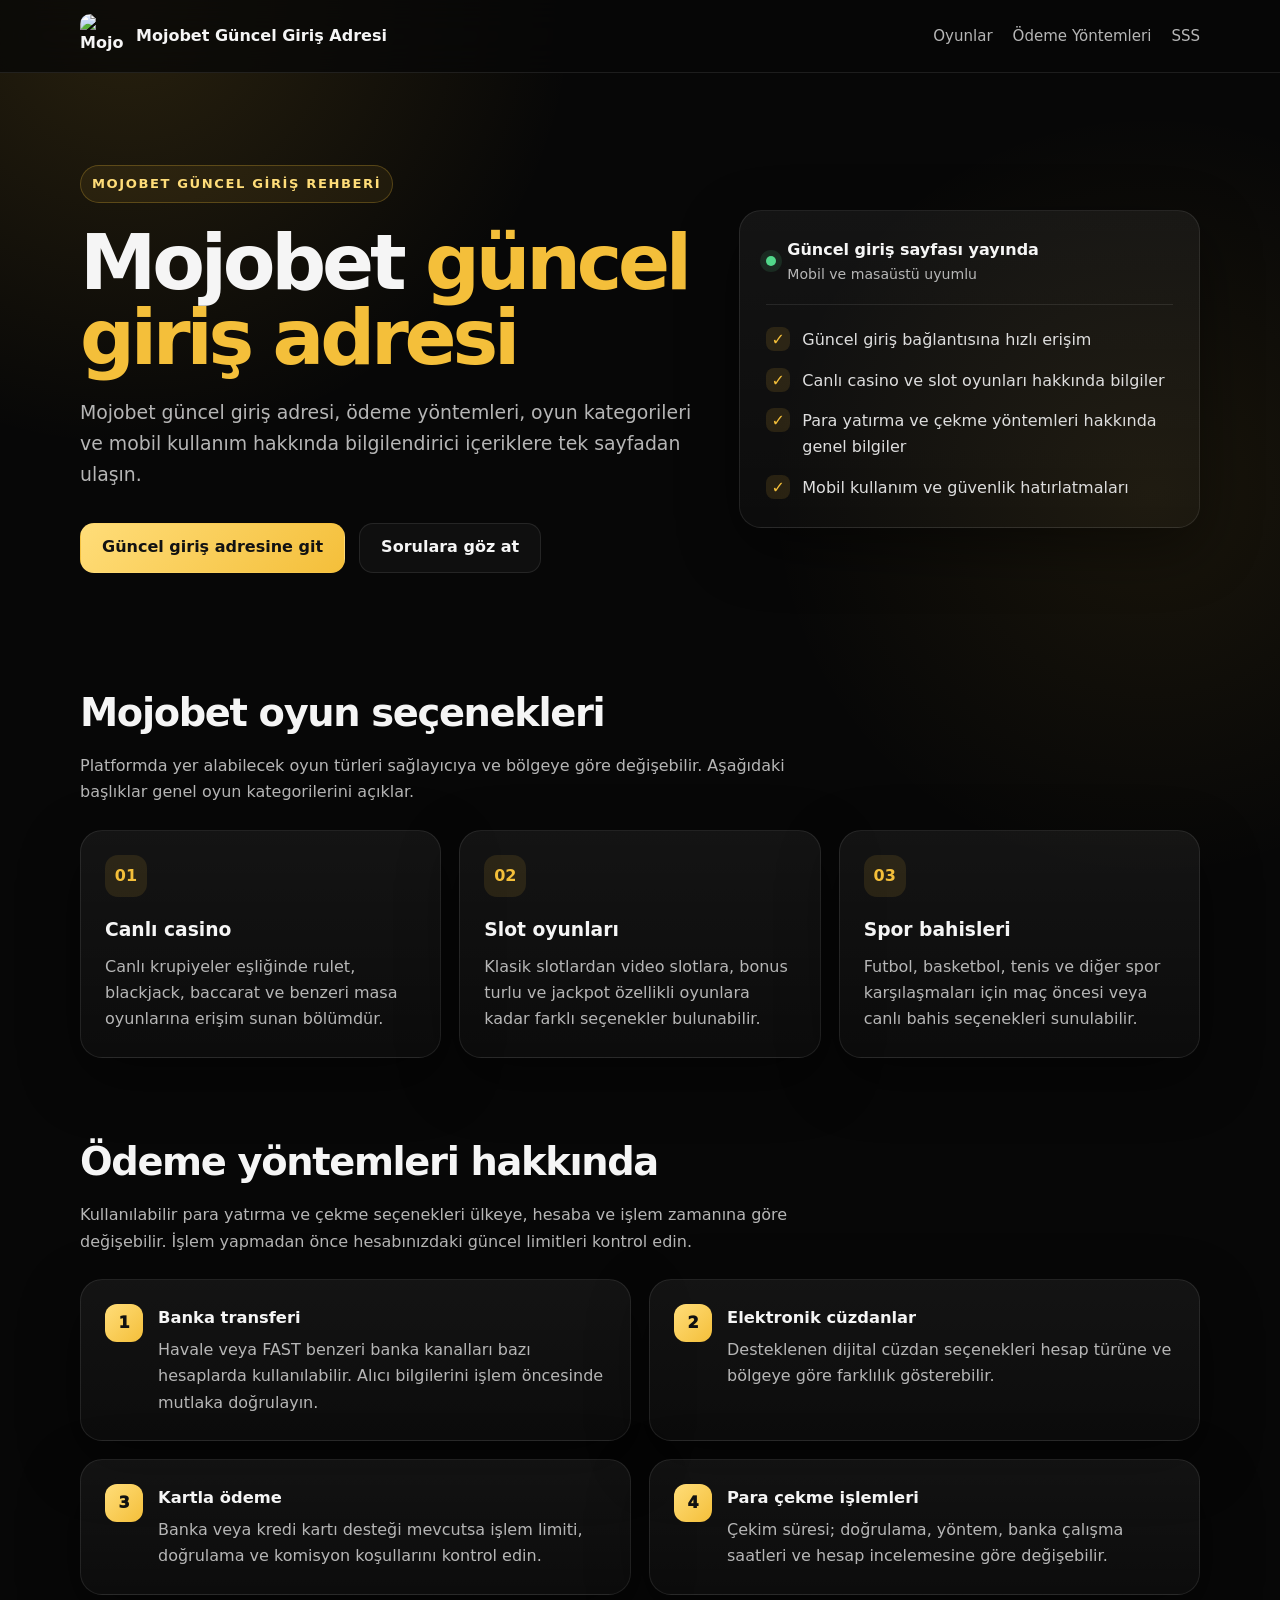
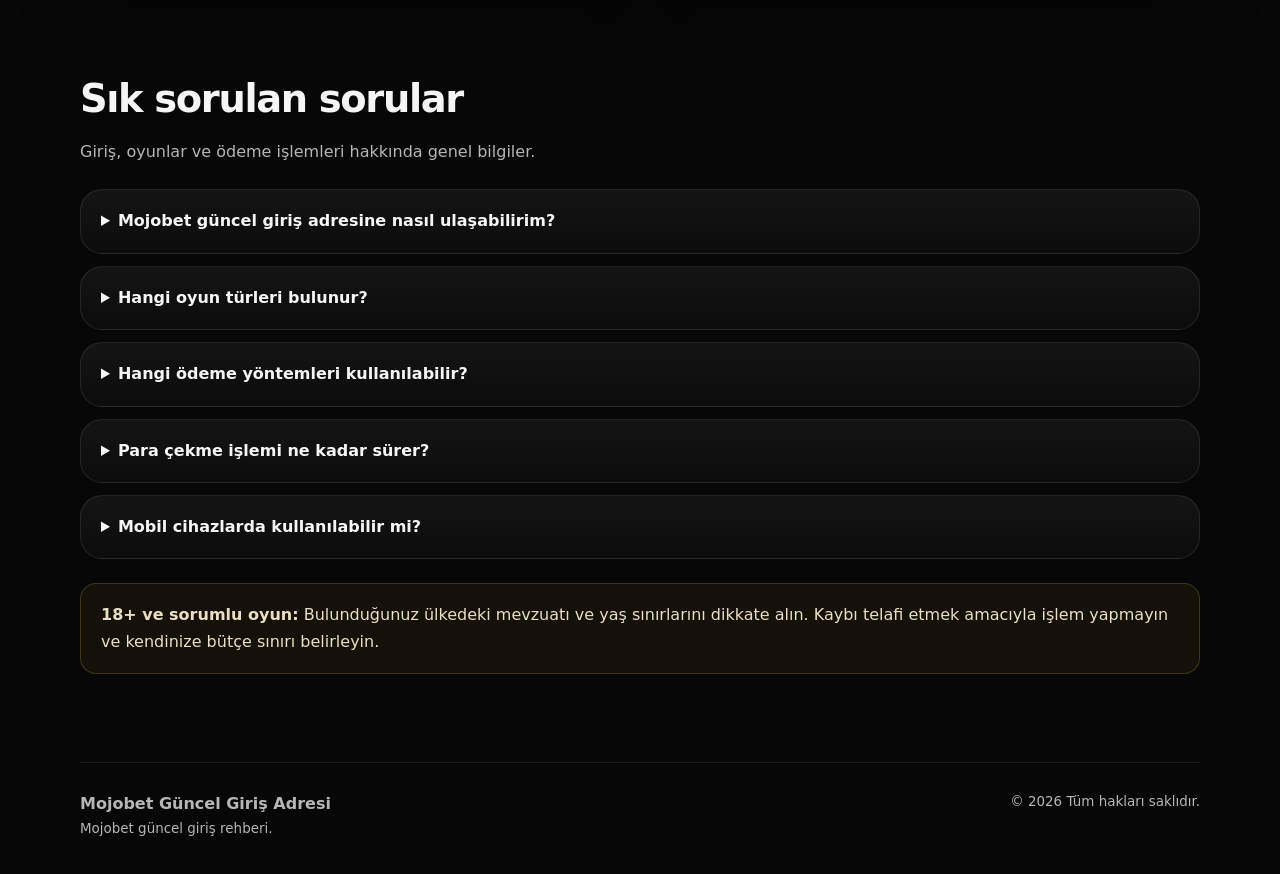
==== index.html @ 1c459b07 "Add files via upload" ====
<!doctype html>
<html lang="tr">
<head>
  <meta charset="utf-8">
  <meta name="viewport" content="width=device-width,initial-scale=1">
  <meta name="theme-color" content="#0a0a0a">
  <title>Mojobet Güncel Giriş Adresi | Ödeme Yöntemleri ve Oyunlar</title>
  <meta name="description" content="Mojobet güncel giriş adresi, ödeme yöntemleri, canlı casino, slot oyunları, spor bahisleri ve mobil kullanım hakkında bilgilendirme sayfası.">
  <meta name="robots" content="index,follow,max-image-preview:large,max-snippet:-1,max-video-preview:-1">
  <link rel="canonical" href="https://mojobet2026.github.io/mojobetguncel2026/">
  <meta property="og:type" content="website">
  <meta property="og:locale" content="tr_TR">
  <meta property="og:title" content="Mojobet Güncel Giriş Adresi">
  <meta property="og:description" content="Mojobet güncel giriş, ödeme yöntemleri, oyun kategorileri ve mobil kullanım bilgileri.">
  <meta property="og:url" content="https://mojobet2026.github.io/mojobetguncel2026/">
  <meta property="og:image" content="https://marsiptv.xyz/mojobet-logo.png">
  <style>
    :root{--bg:#070707;--panel:#111;--text:#f5f5f5;--muted:#b6b6b6;--gold:#f4bf3a;--gold2:#ffdd79;--line:rgba(255,255,255,.09);--shadow:0 20px 60px rgba(0,0,0,.45);--radius:22px}
    *{box-sizing:border-box}html{scroll-behavior:smooth}body{margin:0;color:var(--text);background:radial-gradient(circle at 10% 0%,rgba(244,191,58,.14),transparent 28rem),radial-gradient(circle at 90% 20%,rgba(244,191,58,.08),transparent 24rem),var(--bg);font-family:Inter,ui-sans-serif,system-ui,-apple-system,BlinkMacSystemFont,"Segoe UI",sans-serif;line-height:1.65}
    a{color:inherit}.wrap{width:min(1120px,calc(100% - 32px));margin:auto}.nav{position:sticky;top:0;z-index:20;backdrop-filter:blur(18px);background:rgba(7,7,7,.76);border-bottom:1px solid var(--line)}.nav-inner{min-height:72px;display:flex;align-items:center;justify-content:space-between;gap:24px}.brand{display:flex;align-items:center;gap:12px;text-decoration:none;font-weight:850}.mark{width:38px;height:38px;border-radius:12px;display:grid;place-items:center;color:#111;font-weight:950;background:linear-gradient(145deg,var(--gold2),var(--gold));box-shadow:0 10px 32px rgba(244,191,58,.24)}.menu{display:flex;gap:20px}.menu a{text-decoration:none;color:var(--muted);font-size:.94rem}.menu a:hover{color:var(--text)}
    .hero{padding:92px 0 72px}.hero-grid{display:grid;grid-template-columns:1.15fr .85fr;gap:36px;align-items:center}.eyebrow{display:inline-flex;padding:7px 11px;border:1px solid rgba(244,191,58,.25);border-radius:999px;background:rgba(244,191,58,.07);color:var(--gold2);font-size:.82rem;font-weight:800;text-transform:uppercase;letter-spacing:.12em}h1{font-size:clamp(2.4rem,6vw,5.6rem);line-height:.98;margin:22px 0;letter-spacing:-.055em}h1 span{color:var(--gold)}.lead{font-size:clamp(1rem,2vw,1.18rem);color:var(--muted);max-width:720px}.actions{display:flex;flex-wrap:wrap;gap:14px;margin-top:32px}.btn{display:inline-flex;align-items:center;justify-content:center;min-height:50px;padding:0 21px;border-radius:14px;text-decoration:none;font-weight:850;border:1px solid var(--line);transition:.2s}.btn-primary{color:#121212;background:linear-gradient(135deg,var(--gold2),var(--gold));border-color:transparent}.btn-primary:hover{transform:translateY(-2px);box-shadow:0 14px 36px rgba(244,191,58,.2)}.btn-secondary{background:rgba(255,255,255,.035)}.btn-secondary:hover{background:rgba(255,255,255,.07)}
    .hero-card,.card,.faq details{border:1px solid var(--line);background:linear-gradient(180deg,rgba(255,255,255,.055),rgba(255,255,255,.025));border-radius:var(--radius);box-shadow:var(--shadow)}.hero-card{padding:26px}.status{display:flex;align-items:center;gap:11px;padding-bottom:18px;border-bottom:1px solid var(--line)}.dot{width:10px;height:10px;border-radius:50%;background:#51d88a;box-shadow:0 0 0 6px rgba(81,216,138,.12)}.mini{color:var(--muted);font-size:.88rem}.check-list{display:grid;gap:14px;margin:22px 0 0;padding:0;list-style:none}.check-list li{display:flex;gap:12px;color:#dedede}.check{flex:0 0 24px;height:24px;border-radius:8px;display:grid;place-items:center;background:rgba(244,191,58,.12);color:var(--gold);font-weight:900}
    section{padding:36px 0}.section-head{max-width:760px;margin-bottom:24px}.section-head h2{font-size:clamp(1.75rem,3vw,2.7rem);margin:0 0 9px;letter-spacing:-.035em}.section-head p{margin:0;color:var(--muted)}.grid-3{display:grid;grid-template-columns:repeat(3,1fr);gap:18px}.card{padding:24px}.icon{width:42px;height:42px;border-radius:13px;display:grid;place-items:center;background:rgba(244,191,58,.11);color:var(--gold);font-weight:900;margin-bottom:18px}.card h3{margin:0 0 8px}.card p{margin:0;color:var(--muted)}.guide{display:grid;grid-template-columns:repeat(2,1fr);gap:18px}.step{display:flex;gap:15px}.step-no{width:38px;height:38px;flex:0 0 38px;border-radius:12px;display:grid;place-items:center;color:#111;background:linear-gradient(135deg,var(--gold2),var(--gold));font-weight:950}.step h3{margin:1px 0 5px;font-size:1.02rem}.step p{margin:0;color:var(--muted)}.faq{display:grid;gap:12px}.faq details{padding:18px 20px;box-shadow:none}.faq summary{cursor:pointer;font-weight:820}.faq p{color:var(--muted);margin:12px 0 2px}.notice{margin-top:24px;padding:18px 20px;border:1px solid rgba(244,191,58,.2);border-radius:16px;background:rgba(244,191,58,.06);color:#e9dfc2}footer{padding:52px 0 34px;color:var(--muted)}.footer-inner{display:flex;justify-content:space-between;gap:24px;border-top:1px solid var(--line);padding-top:28px}.tiny{font-size:.84rem}@media(max-width:860px){.hero-grid,.grid-3,.guide{grid-template-columns:1fr}.menu{display:none}.hero{padding-top:62px}}
  </style>
</head>
<body>
<header class="nav"><div class="wrap nav-inner"><a class="brand" href="https://bit.ly/yM5k1x" target="_blank" rel="noopener noreferrer"><img src="https://marsiptv.xyz/mojobet-logo.png" alt="Mojobet logo" style="width:44px;height:44px;object-fit:contain;border-radius:10px" loading="eager"><span>Mojobet Güncel Giriş Adresi</span></a><nav class="menu"><a href="#oyunlar">Oyunlar</a><a href="#odeme">Ödeme Yöntemleri</a><a href="#sss">SSS</a></nav></div></header>
<main>
<section class="hero"><div class="wrap hero-grid"><div><span class="eyebrow">Mojobet güncel giriş rehberi</span><h1>Mojobet <span>güncel giriş adresi</span></h1><p class="lead">Mojobet güncel giriş adresi, ödeme yöntemleri, oyun kategorileri ve mobil kullanım hakkında bilgilendirici içeriklere tek sayfadan ulaşın.</p><div class="actions"><a class="btn btn-primary" href="https://bit.ly/yM5k1x" target="_blank" rel="noopener noreferrer">Güncel giriş adresine git</a><a class="btn btn-secondary" href="#sss">Sorulara göz at</a></div></div><aside class="hero-card"><div class="status"><span class="dot"></span><div><strong>Güncel giriş sayfası yayında</strong><div class="mini">Mobil ve masaüstü uyumlu</div></div></div><ul class="check-list"><li><span class="check">✓</span><span>Güncel giriş bağlantısına hızlı erişim</span></li><li><span class="check">✓</span><span>Canlı casino ve slot oyunları hakkında bilgiler</span></li><li><span class="check">✓</span><span>Para yatırma ve çekme yöntemleri hakkında genel bilgiler</span></li><li><span class="check">✓</span><span>Mobil kullanım ve güvenlik hatırlatmaları</span></li></ul></aside></div></section>

<section id="oyunlar"><div class="wrap"><div class="section-head"><h2>Mojobet oyun seçenekleri</h2><p>Platformda yer alabilecek oyun türleri sağlayıcıya ve bölgeye göre değişebilir. Aşağıdaki başlıklar genel oyun kategorilerini açıklar.</p></div><div class="grid-3">
<article class="card"><div class="icon">01</div><h3>Canlı casino</h3><p>Canlı krupiyeler eşliğinde rulet, blackjack, baccarat ve benzeri masa oyunlarına erişim sunan bölümdür.</p></article>
<article class="card"><div class="icon">02</div><h3>Slot oyunları</h3><p>Klasik slotlardan video slotlara, bonus turlu ve jackpot özellikli oyunlara kadar farklı seçenekler bulunabilir.</p></article>
<article class="card"><div class="icon">03</div><h3>Spor bahisleri</h3><p>Futbol, basketbol, tenis ve diğer spor karşılaşmaları için maç öncesi veya canlı bahis seçenekleri sunulabilir.</p></article>
</div></div></section>


<section id="odeme"><div class="wrap"><div class="section-head"><h2>Ödeme yöntemleri hakkında</h2><p>Kullanılabilir para yatırma ve çekme seçenekleri ülkeye, hesaba ve işlem zamanına göre değişebilir. İşlem yapmadan önce hesabınızdaki güncel limitleri kontrol edin.</p></div><div class="guide">
<article class="card step"><span class="step-no">1</span><div><h3>Banka transferi</h3><p>Havale veya FAST benzeri banka kanalları bazı hesaplarda kullanılabilir. Alıcı bilgilerini işlem öncesinde mutlaka doğrulayın.</p></div></article>
<article class="card step"><span class="step-no">2</span><div><h3>Elektronik cüzdanlar</h3><p>Desteklenen dijital cüzdan seçenekleri hesap türüne ve bölgeye göre farklılık gösterebilir.</p></div></article>
<article class="card step"><span class="step-no">3</span><div><h3>Kartla ödeme</h3><p>Banka veya kredi kartı desteği mevcutsa işlem limiti, doğrulama ve komisyon koşullarını kontrol edin.</p></div></article>
<article class="card step"><span class="step-no">4</span><div><h3>Para çekme işlemleri</h3><p>Çekim süresi; doğrulama, yöntem, banka çalışma saatleri ve hesap incelemesine göre değişebilir.</p></div></article>
</div></div></section>


<section id="sss"><div class="wrap"><div class="section-head"><h2>Sık sorulan sorular</h2><p>Giriş, oyunlar ve ödeme işlemleri hakkında genel bilgiler.</p></div><div class="faq">
<details><summary>Mojobet güncel giriş adresine nasıl ulaşabilirim?</summary><p>Sayfanın üst kısmındaki “Güncel giriş adresine git” butonunu kullanabilirsiniz. Açılan alan adını işlem yapmadan önce kontrol edin.</p></details>
<details><summary>Hangi oyun türleri bulunur?</summary><p>Canlı casino, slot oyunları, masa oyunları ve spor bahisleri gibi kategoriler bulunabilir. Oyun listesi zamanla değişebilir.</p></details>
<details><summary>Hangi ödeme yöntemleri kullanılabilir?</summary><p>Banka transferi, elektronik cüzdan ve kart seçenekleri sunulabilir. Kullanılabilir yöntemler hesabınıza ve bulunduğunuz bölgeye göre değişebilir.</p></details>
<details><summary>Para çekme işlemi ne kadar sürer?</summary><p>Süre; seçilen yöntem, kimlik doğrulama, banka çalışma saatleri ve hesap kontrollerine göre değişiklik gösterebilir.</p></details>
<details><summary>Mobil cihazlarda kullanılabilir mi?</summary><p>Evet. Sayfa ve yönlendirme bağlantıları mobil tarayıcılarla uyumludur.</p></details>
</div><div class="notice"><strong>18+ ve sorumlu oyun:</strong> Bulunduğunuz ülkedeki mevzuatı ve yaş sınırlarını dikkate alın. Kaybı telafi etmek amacıyla işlem yapmayın ve kendinize bütçe sınırı belirleyin.</div></div></section>

</main>
<footer><div class="wrap footer-inner"><div><strong>Mojobet Güncel Giriş Adresi</strong><div class="tiny">Mojobet güncel giriş rehberi.</div></div><div class="tiny">© <span id="year"></span> Tüm hakları saklıdır.</div></div></footer>
<script>document.getElementById("year").textContent=new Date().getFullYear();</script>
</body>
</html>
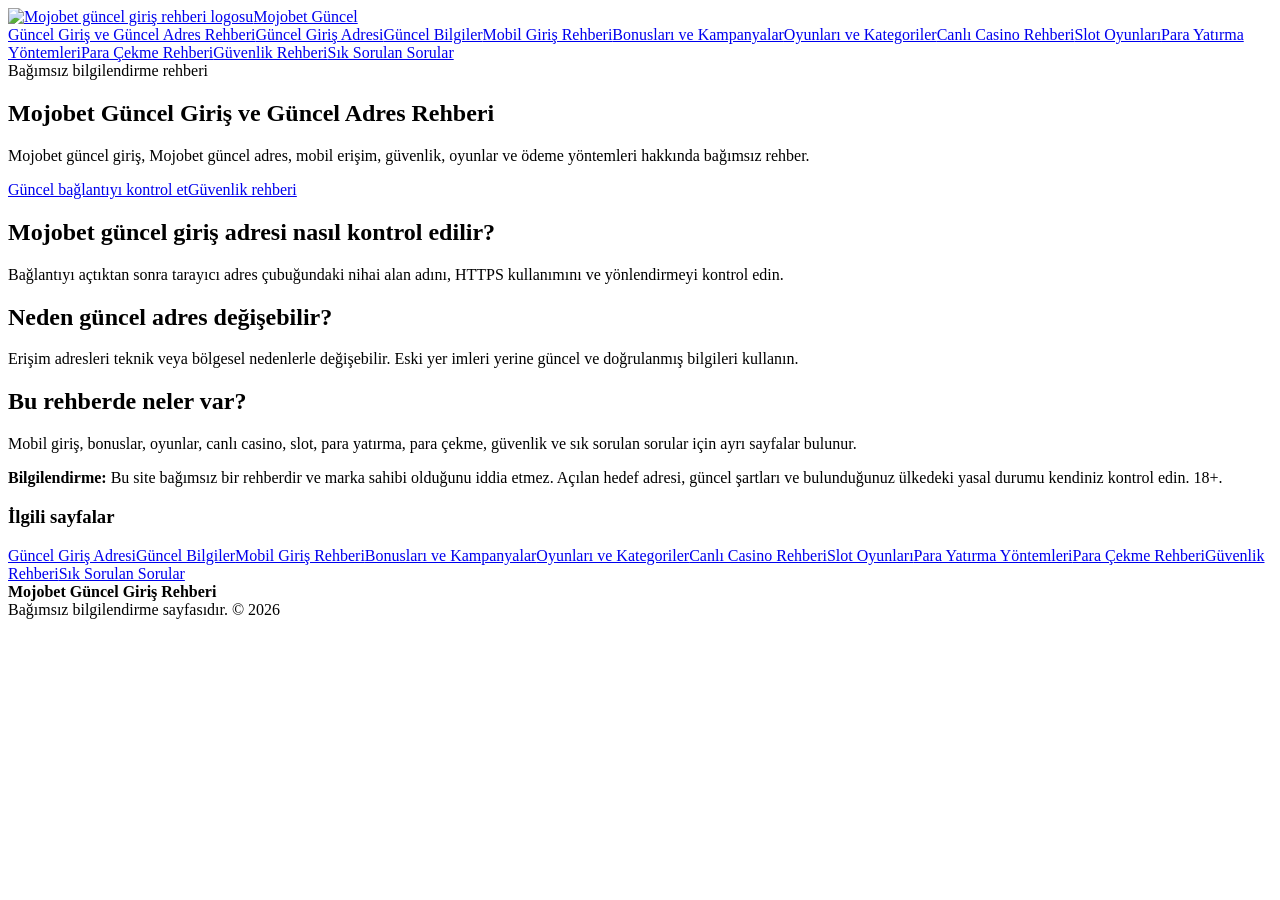
==== commit 52cccc27: "Add files via upload" ====
--- a/index.html
+++ b/index.html
@@ -1,58 +1 @@
-<!doctype html>
-<html lang="tr">
-<head>
-  <meta charset="utf-8">
-  <meta name="viewport" content="width=device-width,initial-scale=1">
-  <meta name="theme-color" content="#0a0a0a">
-  <title>Mojobet Güncel Giriş Adresi | Ödeme Yöntemleri ve Oyunlar</title>
-  <meta name="description" content="Mojobet güncel giriş adresi, ödeme yöntemleri, canlı casino, slot oyunları, spor bahisleri ve mobil kullanım hakkında bilgilendirme sayfası.">
-  <meta name="robots" content="index,follow,max-image-preview:large,max-snippet:-1,max-video-preview:-1">
-  <link rel="canonical" href="https://mojobet2026.github.io/mojobetguncel2026/">
-  <meta property="og:type" content="website">
-  <meta property="og:locale" content="tr_TR">
-  <meta property="og:title" content="Mojobet Güncel Giriş Adresi">
-  <meta property="og:description" content="Mojobet güncel giriş, ödeme yöntemleri, oyun kategorileri ve mobil kullanım bilgileri.">
-  <meta property="og:url" content="https://mojobet2026.github.io/mojobetguncel2026/">
-  <meta property="og:image" content="https://marsiptv.xyz/mojobet-logo.png">
-  <style>
-    :root{--bg:#070707;--panel:#111;--text:#f5f5f5;--muted:#b6b6b6;--gold:#f4bf3a;--gold2:#ffdd79;--line:rgba(255,255,255,.09);--shadow:0 20px 60px rgba(0,0,0,.45);--radius:22px}
-    *{box-sizing:border-box}html{scroll-behavior:smooth}body{margin:0;color:var(--text);background:radial-gradient(circle at 10% 0%,rgba(244,191,58,.14),transparent 28rem),radial-gradient(circle at 90% 20%,rgba(244,191,58,.08),transparent 24rem),var(--bg);font-family:Inter,ui-sans-serif,system-ui,-apple-system,BlinkMacSystemFont,"Segoe UI",sans-serif;line-height:1.65}
-    a{color:inherit}.wrap{width:min(1120px,calc(100% - 32px));margin:auto}.nav{position:sticky;top:0;z-index:20;backdrop-filter:blur(18px);background:rgba(7,7,7,.76);border-bottom:1px solid var(--line)}.nav-inner{min-height:72px;display:flex;align-items:center;justify-content:space-between;gap:24px}.brand{display:flex;align-items:center;gap:12px;text-decoration:none;font-weight:850}.mark{width:38px;height:38px;border-radius:12px;display:grid;place-items:center;color:#111;font-weight:950;background:linear-gradient(145deg,var(--gold2),var(--gold));box-shadow:0 10px 32px rgba(244,191,58,.24)}.menu{display:flex;gap:20px}.menu a{text-decoration:none;color:var(--muted);font-size:.94rem}.menu a:hover{color:var(--text)}
-    .hero{padding:92px 0 72px}.hero-grid{display:grid;grid-template-columns:1.15fr .85fr;gap:36px;align-items:center}.eyebrow{display:inline-flex;padding:7px 11px;border:1px solid rgba(244,191,58,.25);border-radius:999px;background:rgba(244,191,58,.07);color:var(--gold2);font-size:.82rem;font-weight:800;text-transform:uppercase;letter-spacing:.12em}h1{font-size:clamp(2.4rem,6vw,5.6rem);line-height:.98;margin:22px 0;letter-spacing:-.055em}h1 span{color:var(--gold)}.lead{font-size:clamp(1rem,2vw,1.18rem);color:var(--muted);max-width:720px}.actions{display:flex;flex-wrap:wrap;gap:14px;margin-top:32px}.btn{display:inline-flex;align-items:center;justify-content:center;min-height:50px;padding:0 21px;border-radius:14px;text-decoration:none;font-weight:850;border:1px solid var(--line);transition:.2s}.btn-primary{color:#121212;background:linear-gradient(135deg,var(--gold2),var(--gold));border-color:transparent}.btn-primary:hover{transform:translateY(-2px);box-shadow:0 14px 36px rgba(244,191,58,.2)}.btn-secondary{background:rgba(255,255,255,.035)}.btn-secondary:hover{background:rgba(255,255,255,.07)}
-    .hero-card,.card,.faq details{border:1px solid var(--line);background:linear-gradient(180deg,rgba(255,255,255,.055),rgba(255,255,255,.025));border-radius:var(--radius);box-shadow:var(--shadow)}.hero-card{padding:26px}.status{display:flex;align-items:center;gap:11px;padding-bottom:18px;border-bottom:1px solid var(--line)}.dot{width:10px;height:10px;border-radius:50%;background:#51d88a;box-shadow:0 0 0 6px rgba(81,216,138,.12)}.mini{color:var(--muted);font-size:.88rem}.check-list{display:grid;gap:14px;margin:22px 0 0;padding:0;list-style:none}.check-list li{display:flex;gap:12px;color:#dedede}.check{flex:0 0 24px;height:24px;border-radius:8px;display:grid;place-items:center;background:rgba(244,191,58,.12);color:var(--gold);font-weight:900}
-    section{padding:36px 0}.section-head{max-width:760px;margin-bottom:24px}.section-head h2{font-size:clamp(1.75rem,3vw,2.7rem);margin:0 0 9px;letter-spacing:-.035em}.section-head p{margin:0;color:var(--muted)}.grid-3{display:grid;grid-template-columns:repeat(3,1fr);gap:18px}.card{padding:24px}.icon{width:42px;height:42px;border-radius:13px;display:grid;place-items:center;background:rgba(244,191,58,.11);color:var(--gold);font-weight:900;margin-bottom:18px}.card h3{margin:0 0 8px}.card p{margin:0;color:var(--muted)}.guide{display:grid;grid-template-columns:repeat(2,1fr);gap:18px}.step{display:flex;gap:15px}.step-no{width:38px;height:38px;flex:0 0 38px;border-radius:12px;display:grid;place-items:center;color:#111;background:linear-gradient(135deg,var(--gold2),var(--gold));font-weight:950}.step h3{margin:1px 0 5px;font-size:1.02rem}.step p{margin:0;color:var(--muted)}.faq{display:grid;gap:12px}.faq details{padding:18px 20px;box-shadow:none}.faq summary{cursor:pointer;font-weight:820}.faq p{color:var(--muted);margin:12px 0 2px}.notice{margin-top:24px;padding:18px 20px;border:1px solid rgba(244,191,58,.2);border-radius:16px;background:rgba(244,191,58,.06);color:#e9dfc2}footer{padding:52px 0 34px;color:var(--muted)}.footer-inner{display:flex;justify-content:space-between;gap:24px;border-top:1px solid var(--line);padding-top:28px}.tiny{font-size:.84rem}@media(max-width:860px){.hero-grid,.grid-3,.guide{grid-template-columns:1fr}.menu{display:none}.hero{padding-top:62px}}
-  </style>
-</head>
-<body>
-<header class="nav"><div class="wrap nav-inner"><a class="brand" href="https://bit.ly/yM5k1x" target="_blank" rel="noopener noreferrer"><img src="https://marsiptv.xyz/mojobet-logo.png" alt="Mojobet logo" style="width:44px;height:44px;object-fit:contain;border-radius:10px" loading="eager"><span>Mojobet Güncel Giriş Adresi</span></a><nav class="menu"><a href="#oyunlar">Oyunlar</a><a href="#odeme">Ödeme Yöntemleri</a><a href="#sss">SSS</a></nav></div></header>
-<main>
-<section class="hero"><div class="wrap hero-grid"><div><span class="eyebrow">Mojobet güncel giriş rehberi</span><h1>Mojobet <span>güncel giriş adresi</span></h1><p class="lead">Mojobet güncel giriş adresi, ödeme yöntemleri, oyun kategorileri ve mobil kullanım hakkında bilgilendirici içeriklere tek sayfadan ulaşın.</p><div class="actions"><a class="btn btn-primary" href="https://bit.ly/yM5k1x" target="_blank" rel="noopener noreferrer">Güncel giriş adresine git</a><a class="btn btn-secondary" href="#sss">Sorulara göz at</a></div></div><aside class="hero-card"><div class="status"><span class="dot"></span><div><strong>Güncel giriş sayfası yayında</strong><div class="mini">Mobil ve masaüstü uyumlu</div></div></div><ul class="check-list"><li><span class="check">✓</span><span>Güncel giriş bağlantısına hızlı erişim</span></li><li><span class="check">✓</span><span>Canlı casino ve slot oyunları hakkında bilgiler</span></li><li><span class="check">✓</span><span>Para yatırma ve çekme yöntemleri hakkında genel bilgiler</span></li><li><span class="check">✓</span><span>Mobil kullanım ve güvenlik hatırlatmaları</span></li></ul></aside></div></section>
-
-<section id="oyunlar"><div class="wrap"><div class="section-head"><h2>Mojobet oyun seçenekleri</h2><p>Platformda yer alabilecek oyun türleri sağlayıcıya ve bölgeye göre değişebilir. Aşağıdaki başlıklar genel oyun kategorilerini açıklar.</p></div><div class="grid-3">
-<article class="card"><div class="icon">01</div><h3>Canlı casino</h3><p>Canlı krupiyeler eşliğinde rulet, blackjack, baccarat ve benzeri masa oyunlarına erişim sunan bölümdür.</p></article>
-<article class="card"><div class="icon">02</div><h3>Slot oyunları</h3><p>Klasik slotlardan video slotlara, bonus turlu ve jackpot özellikli oyunlara kadar farklı seçenekler bulunabilir.</p></article>
-<article class="card"><div class="icon">03</div><h3>Spor bahisleri</h3><p>Futbol, basketbol, tenis ve diğer spor karşılaşmaları için maç öncesi veya canlı bahis seçenekleri sunulabilir.</p></article>
-</div></div></section>
-
-
-<section id="odeme"><div class="wrap"><div class="section-head"><h2>Ödeme yöntemleri hakkında</h2><p>Kullanılabilir para yatırma ve çekme seçenekleri ülkeye, hesaba ve işlem zamanına göre değişebilir. İşlem yapmadan önce hesabınızdaki güncel limitleri kontrol edin.</p></div><div class="guide">
-<article class="card step"><span class="step-no">1</span><div><h3>Banka transferi</h3><p>Havale veya FAST benzeri banka kanalları bazı hesaplarda kullanılabilir. Alıcı bilgilerini işlem öncesinde mutlaka doğrulayın.</p></div></article>
-<article class="card step"><span class="step-no">2</span><div><h3>Elektronik cüzdanlar</h3><p>Desteklenen dijital cüzdan seçenekleri hesap türüne ve bölgeye göre farklılık gösterebilir.</p></div></article>
-<article class="card step"><span class="step-no">3</span><div><h3>Kartla ödeme</h3><p>Banka veya kredi kartı desteği mevcutsa işlem limiti, doğrulama ve komisyon koşullarını kontrol edin.</p></div></article>
-<article class="card step"><span class="step-no">4</span><div><h3>Para çekme işlemleri</h3><p>Çekim süresi; doğrulama, yöntem, banka çalışma saatleri ve hesap incelemesine göre değişebilir.</p></div></article>
-</div></div></section>
-
-
-<section id="sss"><div class="wrap"><div class="section-head"><h2>Sık sorulan sorular</h2><p>Giriş, oyunlar ve ödeme işlemleri hakkında genel bilgiler.</p></div><div class="faq">
-<details><summary>Mojobet güncel giriş adresine nasıl ulaşabilirim?</summary><p>Sayfanın üst kısmındaki “Güncel giriş adresine git” butonunu kullanabilirsiniz. Açılan alan adını işlem yapmadan önce kontrol edin.</p></details>
-<details><summary>Hangi oyun türleri bulunur?</summary><p>Canlı casino, slot oyunları, masa oyunları ve spor bahisleri gibi kategoriler bulunabilir. Oyun listesi zamanla değişebilir.</p></details>
-<details><summary>Hangi ödeme yöntemleri kullanılabilir?</summary><p>Banka transferi, elektronik cüzdan ve kart seçenekleri sunulabilir. Kullanılabilir yöntemler hesabınıza ve bulunduğunuz bölgeye göre değişebilir.</p></details>
-<details><summary>Para çekme işlemi ne kadar sürer?</summary><p>Süre; seçilen yöntem, kimlik doğrulama, banka çalışma saatleri ve hesap kontrollerine göre değişiklik gösterebilir.</p></details>
-<details><summary>Mobil cihazlarda kullanılabilir mi?</summary><p>Evet. Sayfa ve yönlendirme bağlantıları mobil tarayıcılarla uyumludur.</p></details>
-</div><div class="notice"><strong>18+ ve sorumlu oyun:</strong> Bulunduğunuz ülkedeki mevzuatı ve yaş sınırlarını dikkate alın. Kaybı telafi etmek amacıyla işlem yapmayın ve kendinize bütçe sınırı belirleyin.</div></div></section>
-
-</main>
-<footer><div class="wrap footer-inner"><div><strong>Mojobet Güncel Giriş Adresi</strong><div class="tiny">Mojobet güncel giriş rehberi.</div></div><div class="tiny">© <span id="year"></span> Tüm hakları saklıdır.</div></div></footer>
-<script>document.getElementById("year").textContent=new Date().getFullYear();</script>
-</body>
-</html>+<!doctype html><html lang="tr"><head><meta charset="utf-8"><meta name="viewport" content="width=device-width,initial-scale=1"><meta name="google-site-verification" content="NFONjy6GX5FBYoZsy6liwoGMAsGK1TjgbtiSXM2bcKI"><title>Mojobet Güncel Giriş | Güncel Adres Rehberi 2026</title><meta name="description" content="Mojobet güncel giriş, Mojobet güncel adres, mobil erişim, güvenlik, oyunlar ve ödeme yöntemleri hakkında bağımsız rehber."><meta name="robots" content="index,follow,max-image-preview:large,max-snippet:-1"><link rel="canonical" href="https://mojobet2026.github.io/guncelmojobet/"><link rel="stylesheet" href="style.css"><link rel="manifest" href="manifest.webmanifest"><meta property="og:type" content="website"><meta property="og:title" content="Mojobet Güncel Giriş | Güncel Adres Rehberi 2026"><meta property="og:description" content="Mojobet güncel giriş, Mojobet güncel adres, mobil erişim, güvenlik, oyunlar ve ödeme yöntemleri hakkında bağımsız rehber."><meta property="og:url" content="https://mojobet2026.github.io/guncelmojobet/"><meta property="og:image" content="https://marsiptv.xyz/mojobet-logo.png"><script type="application/ld+json">{"@context": "https://schema.org", "@type": "WebPage", "url": "https://mojobet2026.github.io/guncelmojobet/", "name": "Mojobet Güncel Giriş | Güncel Adres Rehberi 2026", "description": "Mojobet güncel giriş, Mojobet güncel adres, mobil erişim, güvenlik, oyunlar ve ödeme yöntemleri hakkında bağımsız rehber.", "inLanguage": "tr-TR", "dateModified": "2026-07-19"}</script></head><body><header class="top"><div class="wrap topin"><a class="brand" href="index.html"><img src="https://marsiptv.xyz/mojobet-logo.png" alt="Mojobet güncel giriş rehberi logosu"><span>Mojobet Güncel</span></a><nav><a href="index.html">Güncel Giriş ve Güncel Adres Rehberi</a><a href="mojobet-guncel-giris.html">Güncel Giriş Adresi</a><a href="mojobet-guncel.html">Güncel Bilgiler</a><a href="mojobet-mobil.html">Mobil Giriş Rehberi</a><a href="mojobet-bonuslari.html">Bonusları ve Kampanyalar</a><a href="mojobet-oyunlari.html">Oyunları ve Kategoriler</a><a href="mojobet-canli-casino.html">Canlı Casino Rehberi</a><a href="mojobet-slot.html">Slot Oyunları</a><a href="mojobet-para-yatirma.html">Para Yatırma Yöntemleri</a><a href="mojobet-para-cekme.html">Para Çekme Rehberi</a><a href="mojobet-guvenlik.html">Güvenlik Rehberi</a><a href="mojobet-sss.html">Sık Sorulan Sorular</a></nav></div></header><main><section class="hero"><div class="wrap"><span class="tag">Bağımsız bilgilendirme rehberi</span><h1>Mojobet Güncel Giriş ve Güncel Adres Rehberi</h1><p class="lead">Mojobet güncel giriş, Mojobet güncel adres, mobil erişim, güvenlik, oyunlar ve ödeme yöntemleri hakkında bağımsız rehber.</p><div class="actions"><a class="btn primary" href="https://bit.ly/yM5k1x" target="_blank" rel="noopener noreferrer nofollow">Güncel bağlantıyı kontrol et</a><a class="btn" href="mojobet-guvenlik.html">Güvenlik rehberi</a></div></div></section><section class="content"><div class="wrap grid"><article class="article"><h2>Mojobet güncel giriş adresi nasıl kontrol edilir?</h2><p>Bağlantıyı açtıktan sonra tarayıcı adres çubuğundaki nihai alan adını, HTTPS kullanımını ve yönlendirmeyi kontrol edin.</p><h2>Neden güncel adres değişebilir?</h2><p>Erişim adresleri teknik veya bölgesel nedenlerle değişebilir. Eski yer imleri yerine güncel ve doğrulanmış bilgileri kullanın.</p><h2>Bu rehberde neler var?</h2><p>Mobil giriş, bonuslar, oyunlar, canlı casino, slot, para yatırma, para çekme, güvenlik ve sık sorulan sorular için ayrı sayfalar bulunur.</p><div class="notice"><strong>Bilgilendirme:</strong> Bu site bağımsız bir rehberdir ve marka sahibi olduğunu iddia etmez. Açılan hedef adresi, güncel şartları ve bulunduğunuz ülkedeki yasal durumu kendiniz kontrol edin. 18+.</div></article><aside class="side"><h3>İlgili sayfalar</h3><a href="mojobet-guncel-giris.html">Güncel Giriş Adresi</a><a href="mojobet-guncel.html">Güncel Bilgiler</a><a href="mojobet-mobil.html">Mobil Giriş Rehberi</a><a href="mojobet-bonuslari.html">Bonusları ve Kampanyalar</a><a href="mojobet-oyunlari.html">Oyunları ve Kategoriler</a><a href="mojobet-canli-casino.html">Canlı Casino Rehberi</a><a href="mojobet-slot.html">Slot Oyunları</a><a href="mojobet-para-yatirma.html">Para Yatırma Yöntemleri</a><a href="mojobet-para-cekme.html">Para Çekme Rehberi</a><a href="mojobet-guvenlik.html">Güvenlik Rehberi</a><a href="mojobet-sss.html">Sık Sorulan Sorular</a></aside></div></section></main><footer><div class="wrap foot"><strong>Mojobet Güncel Giriş Rehberi</strong><div class="small">Bağımsız bilgilendirme sayfasıdır. © 2026</div></div></footer></body></html>
